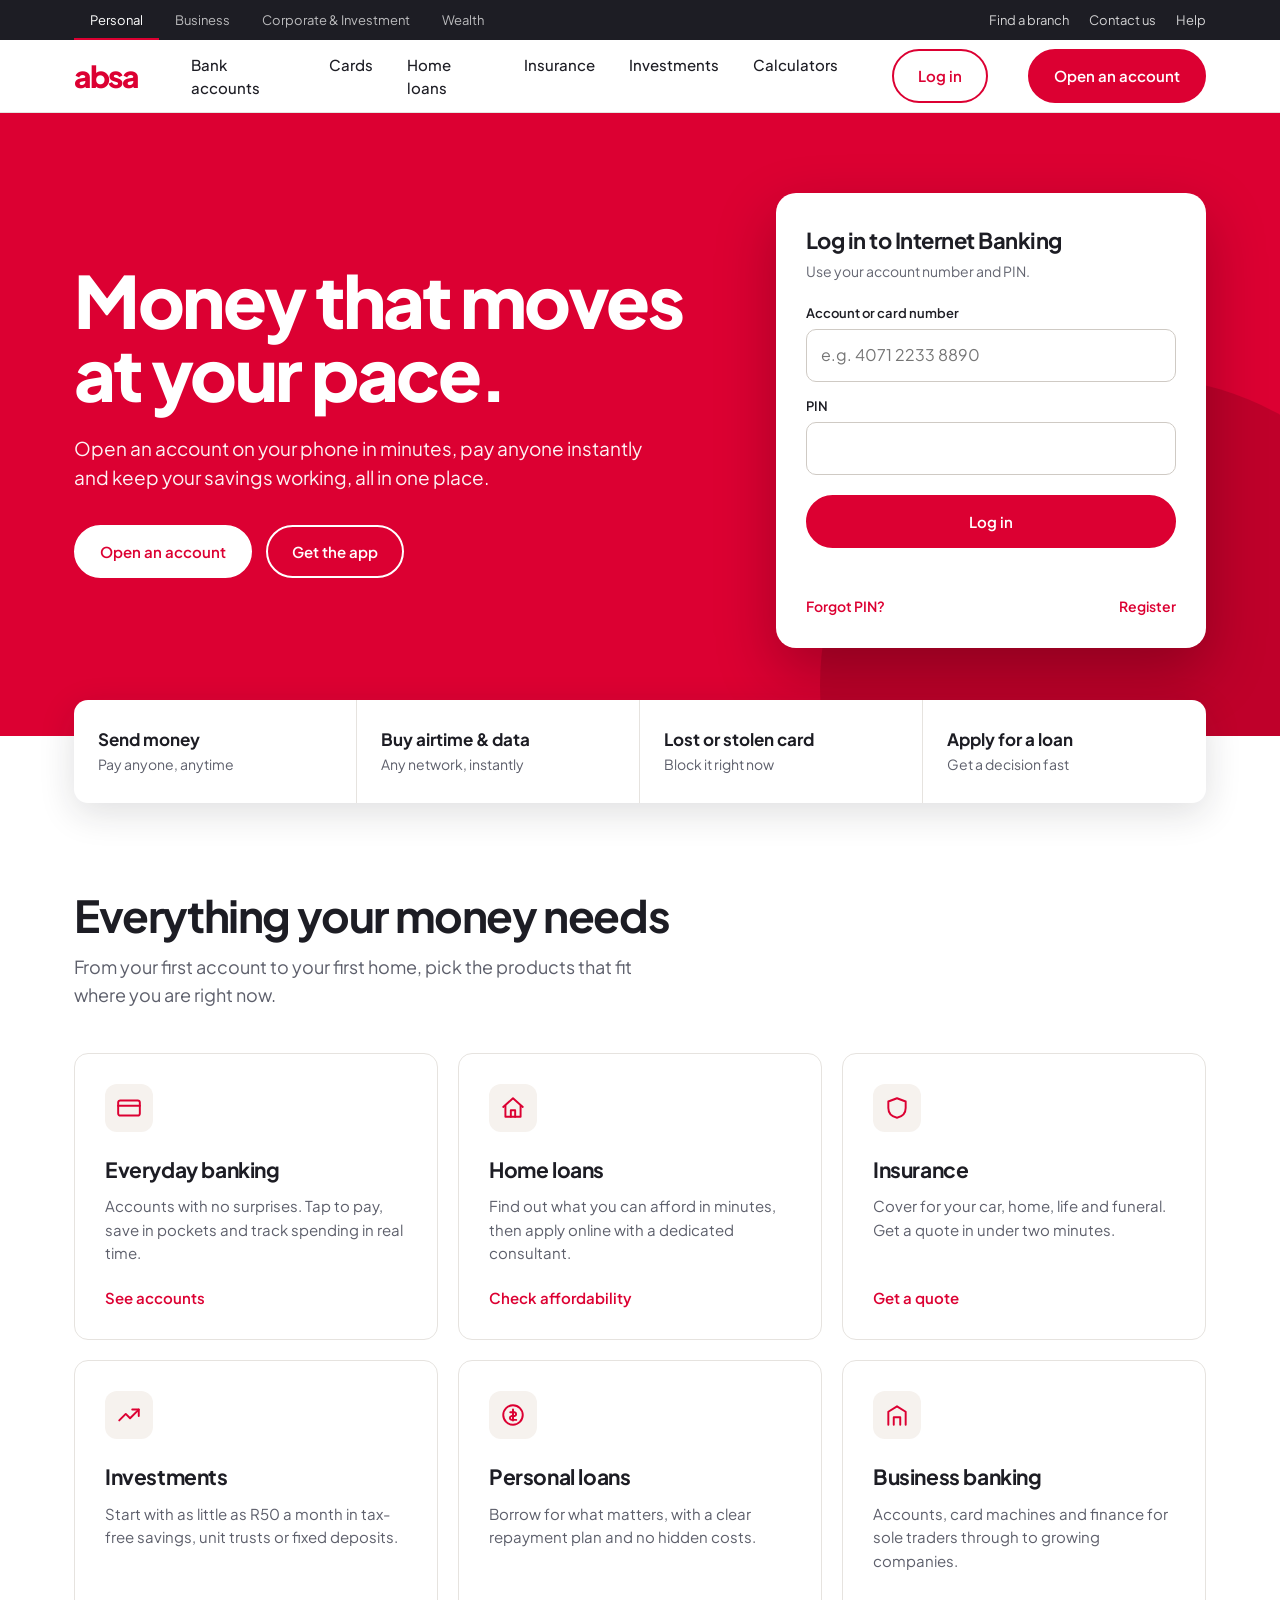
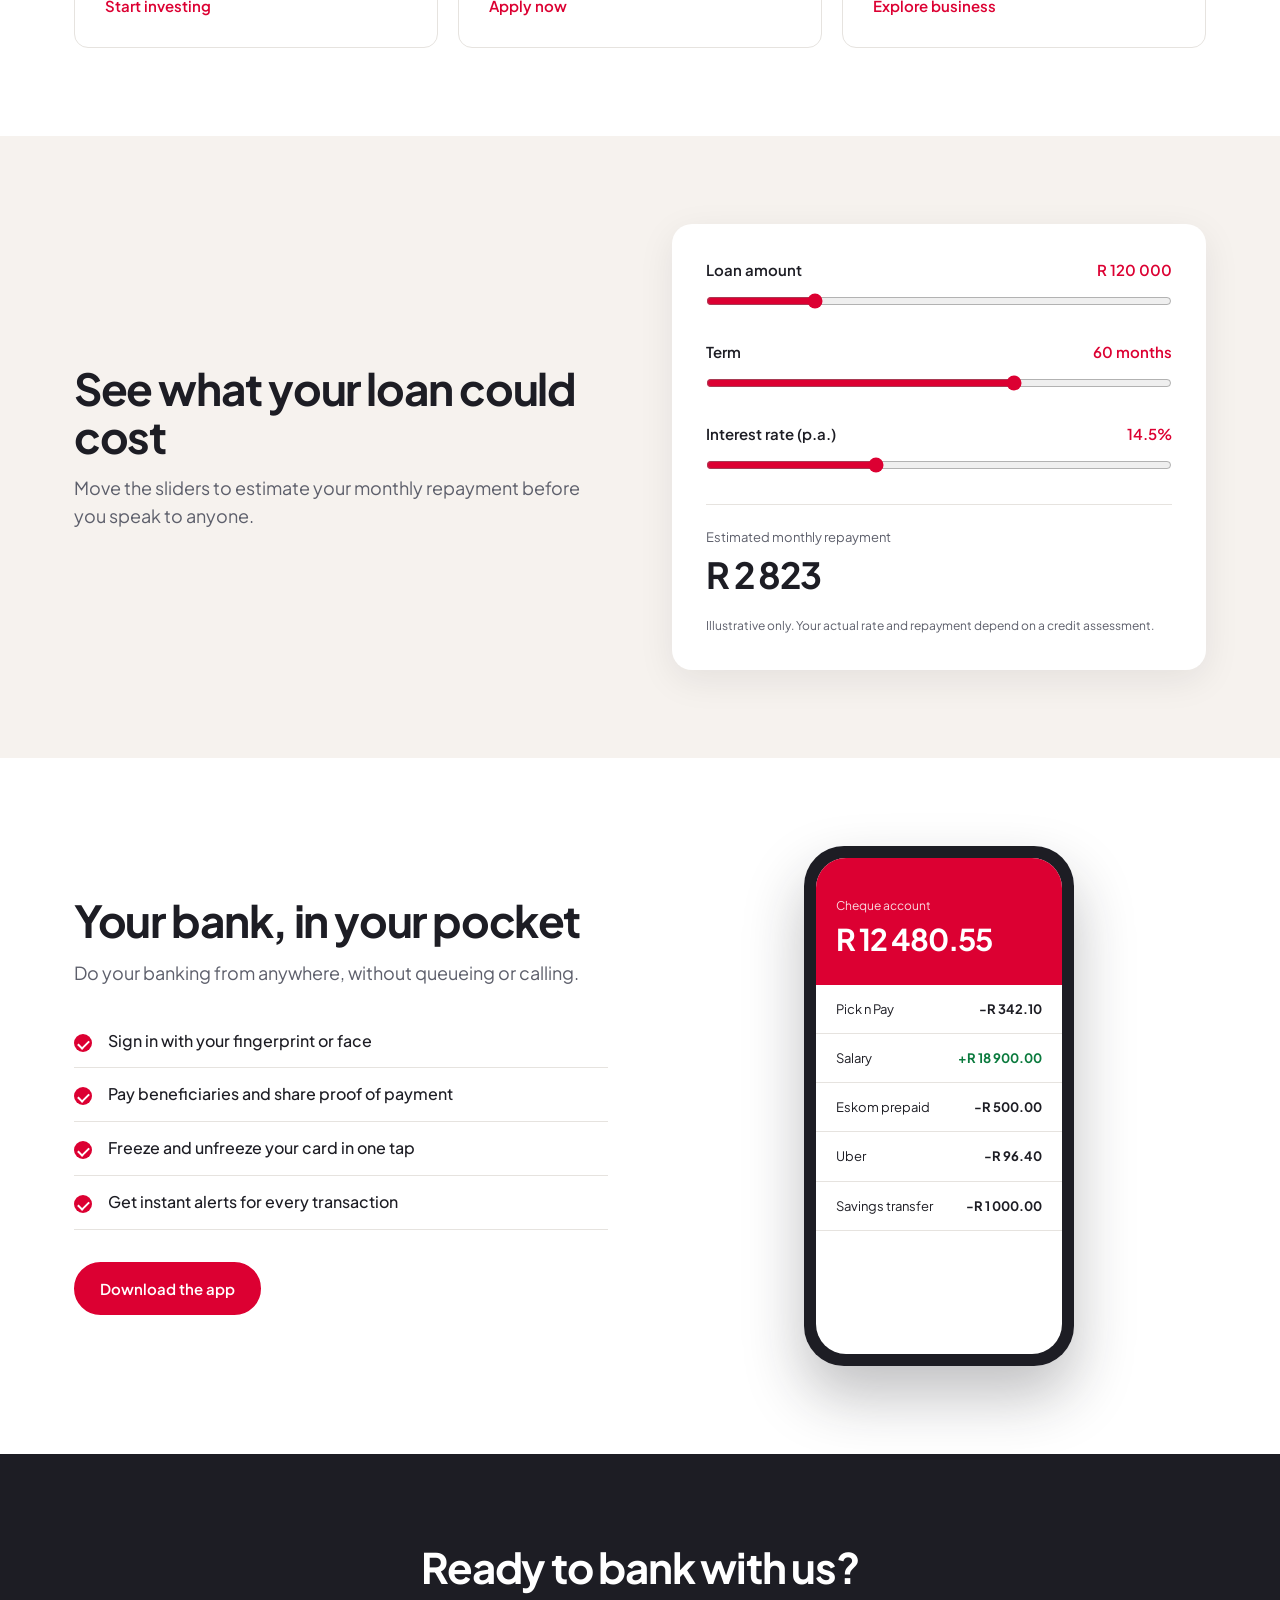
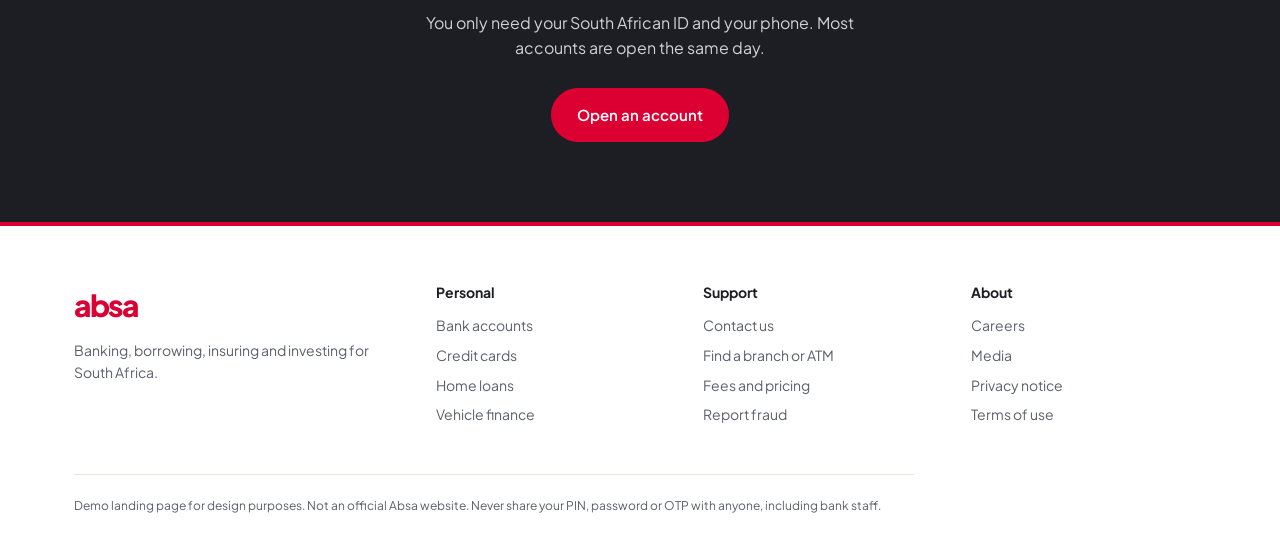
==== absa-landing.html @ 308e7844 "Add files via upload" ====
<!DOCTYPE html>
<html lang="en-ZA">
<head>
<meta charset="UTF-8">
<meta name="viewport" content="width=device-width, initial-scale=1">
<title>Absa | Banking, loans, insurance and investments</title>
<meta name="description" content="Everyday banking, home loans, insurance and investments for South Africans.">
<link rel="preconnect" href="https://fonts.googleapis.com">
<link rel="preconnect" href="https://fonts.gstatic.com" crossorigin>
<link href="https://fonts.googleapis.com/css2?family=Plus+Jakarta+Sans:wght@400;500;600;800&display=swap" rel="stylesheet">
<style>
:root{
  --red:#dc0032; --red-dark:#a80026; --ink:#1d1d24; --muted:#5d5f6b;
  --line:#e6e3df; --sand:#f6f2ee; --white:#fff;
  --r:14px;
}
*{box-sizing:border-box;margin:0;padding:0}
html{scroll-behavior:smooth}
body{font-family:'Plus Jakarta Sans',system-ui,-apple-system,Segoe UI,Roboto,sans-serif;color:var(--ink);background:var(--white);line-height:1.55}
a{color:inherit;text-decoration:none}
button,input{font:inherit}
:focus-visible{outline:3px solid #1d1d24;outline-offset:2px}
.wrap{max-width:1180px;margin:0 auto;padding:0 24px}

/* top bar */
.top{background:var(--ink);color:#fff;font-size:13px}
.top .wrap{display:flex;justify-content:space-between;align-items:center;height:40px}
.seg a{padding:11px 16px;display:inline-block;opacity:.7}
.seg a.on{opacity:1;box-shadow:inset 0 -3px 0 var(--red)}
.seg a:hover{opacity:1}
.top .util a{margin-left:20px;opacity:.8}
.top .util a:hover{opacity:1}

/* header */
header{position:sticky;top:0;z-index:20;background:#fff;border-bottom:1px solid var(--line)}
header .wrap{display:flex;align-items:center;height:72px;gap:40px}
.logo{font-weight:800;font-size:30px;letter-spacing:-1.5px;color:var(--red)}
nav{display:flex;gap:6px;flex:1}
nav a{padding:10px 14px;font-weight:500;font-size:15px;border-radius:8px}
nav a:hover{background:var(--sand)}
.btn{display:inline-flex;align-items:center;justify-content:center;padding:13px 24px;border-radius:999px;font-weight:600;font-size:15px;border:2px solid var(--red);background:var(--red);color:#fff;cursor:pointer;transition:background .15s}
.btn:hover{background:var(--red-dark);border-color:var(--red-dark)}
.btn.ghost{background:transparent;color:var(--red)}
.btn.ghost:hover{background:var(--red);color:#fff}
.btn.light{background:#fff;color:var(--red);border-color:#fff}
.btn.light:hover{background:var(--sand)}
.menu-btn{display:none;margin-left:auto;background:none;border:0;padding:8px;cursor:pointer}
.menu-btn span{display:block;width:24px;height:2px;background:var(--ink);margin:5px 0}

/* hero */
.hero{background:var(--red);color:#fff;position:relative;overflow:hidden}
.hero::after{content:"";position:absolute;right:-160px;bottom:-260px;width:620px;height:620px;border-radius:50%;background:var(--red-dark);opacity:.55}
.hero .wrap{display:grid;grid-template-columns:1.2fr .8fr;gap:56px;align-items:center;padding-top:80px;padding-bottom:88px;position:relative;z-index:1}
.hero h1{font-size:clamp(40px,6vw,72px);line-height:1.02;letter-spacing:-2.5px;font-weight:800}
.hero p{font-size:19px;max-width:30em;margin:24px 0 32px;opacity:.95}
.hero .actions{display:flex;gap:14px;flex-wrap:wrap}

.login{background:#fff;color:var(--ink);border-radius:20px;padding:30px;box-shadow:0 24px 60px rgba(0,0,0,.25)}
.login h2{font-size:22px;letter-spacing:-.5px}
.login .sub{color:var(--muted);font-size:14px;margin:4px 0 20px}
.field{margin-bottom:14px}
.field label{display:block;font-size:13px;font-weight:600;margin-bottom:6px}
.field input{width:100%;padding:13px 14px;border:1.5px solid #cfcac4;border-radius:10px;background:#fff}
.field input:focus{outline:none;border-color:var(--red);box-shadow:0 0 0 3px rgba(220,0,50,.18)}
.login .btn{width:100%;margin-top:6px}
.login .links{display:flex;justify-content:space-between;margin-top:16px;font-size:14px}
.login .links a{color:var(--red);font-weight:600}
.msg{margin-top:12px;font-size:14px;color:var(--red-dark);min-height:20px}

/* quick actions */
.quick{margin-top:-36px;position:relative;z-index:2}
.quick .grid{display:grid;grid-template-columns:repeat(4,1fr);background:#fff;border-radius:var(--r);box-shadow:0 10px 36px rgba(29,29,36,.14);overflow:hidden}
.quick a{padding:26px 24px;border-right:1px solid var(--line);display:block}
.quick a:last-child{border-right:0}
.quick a:hover{background:var(--sand)}
.quick strong{display:block;font-size:17px}
.quick span{font-size:14px;color:var(--muted)}

section{padding:88px 0}
h2.title{font-size:clamp(30px,4vw,44px);letter-spacing:-1.4px;line-height:1.1;max-width:16em}
.lede{color:var(--muted);font-size:18px;max-width:34em;margin-top:14px}

/* products */
.products{display:grid;grid-template-columns:repeat(3,1fr);gap:20px;margin-top:44px}
.prod{border:1.5px solid var(--line);border-radius:var(--r);padding:30px;display:flex;flex-direction:column;transition:border-color .15s}
.prod:hover{border-color:var(--red)}
.prod .ic{width:48px;height:48px;border-radius:12px;background:var(--sand);display:grid;place-items:center;margin-bottom:22px}
.prod .ic svg{width:26px;height:26px;stroke:var(--red);fill:none;stroke-width:1.8;stroke-linecap:round;stroke-linejoin:round}
.prod h3{font-size:21px;letter-spacing:-.4px}
.prod p{color:var(--muted);margin:8px 0 22px;font-size:15px;flex:1}
.prod a{color:var(--red);font-weight:600;font-size:15px}
.prod a:hover{text-decoration:underline}

/* calculator */
.calc{background:var(--sand)}
.calc .wrap{display:grid;grid-template-columns:1fr 1fr;gap:64px;align-items:center}
.panel{background:#fff;border-radius:20px;padding:34px;box-shadow:0 10px 36px rgba(29,29,36,.08)}
.panel .row{margin-bottom:24px}
.panel .row div{display:flex;justify-content:space-between;font-weight:600;font-size:15px;margin-bottom:10px}
.panel output{color:var(--red)}
input[type=range]{width:100%;accent-color:var(--red)}
.result{border-top:1px solid var(--line);padding-top:22px;display:flex;justify-content:space-between;align-items:end}
.result small{color:var(--muted);display:block;font-size:13px}
.result b{font-size:36px;letter-spacing:-1.2px}
.fine{font-size:12px;color:var(--muted);margin-top:14px}

/* app */
.app .wrap{display:grid;grid-template-columns:1fr 1fr;gap:64px;align-items:center}
.app ul{list-style:none;margin:28px 0 32px}
.app li{padding:14px 0 14px 34px;border-bottom:1px solid var(--line);position:relative;font-weight:500}
.app li::before{content:"";position:absolute;left:0;top:19px;width:18px;height:18px;border-radius:50%;background:var(--red)}
.app li::after{content:"";position:absolute;left:6px;top:23px;width:5px;height:9px;border:solid #fff;border-width:0 2px 2px 0;transform:rotate(45deg)}
.phone{justify-self:center;width:270px;height:520px;background:var(--ink);border-radius:40px;padding:12px;box-shadow:0 30px 60px rgba(29,29,36,.28)}
.screen{height:100%;border-radius:30px;background:#fff;overflow:hidden;display:flex;flex-direction:column}
.screen .head{background:var(--red);color:#fff;padding:34px 20px 22px}
.screen .head small{opacity:.85;font-size:12px}
.screen .head b{display:block;font-size:30px;letter-spacing:-1px}
.screen .tx{padding:14px 20px;display:flex;justify-content:space-between;border-bottom:1px solid var(--line);font-size:13px}
.screen .tx span:last-child{font-weight:700}
.screen .tx .in{color:#0a7a3d}

/* cta + footer */
.cta{background:var(--ink);color:#fff;text-align:center;padding:80px 0}
.cta h2{font-size:clamp(28px,4vw,42px);letter-spacing:-1.2px}
.cta p{opacity:.8;margin:12px auto 28px;max-width:30em}
footer{background:#fff;padding:56px 0 32px;font-size:14px;border-top:4px solid var(--red)}
.fcols{display:grid;grid-template-columns:1.4fr repeat(3,1fr);gap:32px}
footer h4{margin-bottom:12px;font-size:14px}
footer li{list-style:none;margin-bottom:8px;color:var(--muted)}
footer li a:hover{color:var(--red)}
.legal{margin-top:40px;padding-top:22px;border-top:1px solid var(--line);color:var(--muted);font-size:12px;max-width:70em}

@media (max-width:960px){
  .hero .wrap,.calc .wrap,.app .wrap{grid-template-columns:1fr;gap:40px}
  .products{grid-template-columns:1fr 1fr}
  .quick .grid{grid-template-columns:1fr 1fr}
  .quick a:nth-child(2){border-right:0}
  .quick a:nth-child(-n+2){border-bottom:1px solid var(--line)}
  .fcols{grid-template-columns:1fr 1fr}
}
@media (max-width:760px){
  .top .util{display:none}
  .menu-btn{display:block}
  header .wrap{gap:12px}
  nav{display:none;position:absolute;top:72px;left:0;right:0;background:#fff;flex-direction:column;padding:12px 24px 20px;border-bottom:1px solid var(--line)}
  nav.open{display:flex}
  header .btn.ghost{display:none}
  .products{grid-template-columns:1fr}
  section{padding:64px 0}
}
@media (max-width:480px){.quick .grid{grid-template-columns:1fr}.quick a{border-right:0!important;border-bottom:1px solid var(--line)}.fcols{grid-template-columns:1fr}}
@media (prefers-reduced-motion:reduce){*{transition:none!important;scroll-behavior:auto!important}}
</style>
</head>
<body>

<div class="top">
  <div class="wrap">
    <div class="seg">
      <a href="#" class="on">Personal</a><a href="#">Business</a><a href="#">Corporate &amp; Investment</a><a href="#">Wealth</a>
    </div>
    <div class="util"><a href="#">Find a branch</a><a href="#">Contact us</a><a href="#">Help</a></div>
  </div>
</div>

<header>
  <div class="wrap">
    <a class="logo" href="#" aria-label="Absa home">absa</a>
    <button class="menu-btn" aria-label="Open menu" aria-expanded="false" id="menuBtn"><span></span><span></span><span></span></button>
    <nav id="nav" aria-label="Main">
      <a href="#products">Bank accounts</a>
      <a href="#products">Cards</a>
      <a href="#products">Home loans</a>
      <a href="#products">Insurance</a>
      <a href="#products">Investments</a>
      <a href="#calc">Calculators</a>
    </nav>
    <a class="btn ghost" href="#login">Log in</a>
    <a class="btn" href="#cta">Open an account</a>
  </div>
</header>

<main>
<div class="hero">
  <div class="wrap">
    <div>
      <h1>Money that moves at your pace.</h1>
      <p>Open an account on your phone in minutes, pay anyone instantly and keep your savings working, all in one place.</p>
      <div class="actions">
        <a class="btn light" href="#cta">Open an account</a>
        <a class="btn ghost" style="color:#fff;border-color:#fff" href="#app">Get the app</a>
      </div>
    </div>
    <form class="login" id="login" novalidate>
      <h2>Log in to Internet Banking</h2>
      <p class="sub">Use your account number and PIN.</p>
      <div class="field"><label for="acc">Account or card number</label><input id="acc" inputmode="numeric" autocomplete="username" placeholder="e.g. 4071 2233 8890"></div>
      <div class="field"><label for="pin">PIN</label><input id="pin" type="password" inputmode="numeric" maxlength="5" autocomplete="current-password"></div>
      <button class="btn" type="submit">Log in</button>
      <div class="msg" id="msg" role="alert"></div>
      <div class="links"><a href="#">Forgot PIN?</a><a href="#">Register</a></div>
    </form>
  </div>
</div>

<div class="quick">
  <div class="wrap">
    <div class="grid">
      <a href="#"><strong>Send money</strong><span>Pay anyone, anytime</span></a>
      <a href="#"><strong>Buy airtime &amp; data</strong><span>Any network, instantly</span></a>
      <a href="#"><strong>Lost or stolen card</strong><span>Block it right now</span></a>
      <a href="#"><strong>Apply for a loan</strong><span>Get a decision fast</span></a>
    </div>
  </div>
</div>

<section id="products">
  <div class="wrap">
    <h2 class="title">Everything your money needs</h2>
    <p class="lede">From your first account to your first home, pick the products that fit where you are right now.</p>
    <div class="products">
      <article class="prod"><div class="ic"><svg viewBox="0 0 24 24"><rect x="2" y="5" width="20" height="14" rx="2"/><path d="M2 10h20"/></svg></div><h3>Everyday banking</h3><p>Accounts with no surprises. Tap to pay, save in pockets and track spending in real time.</p><a href="#">See accounts</a></article>
      <article class="prod"><div class="ic"><svg viewBox="0 0 24 24"><path d="M3 11l9-8 9 8"/><path d="M5 10v10h14V10"/><path d="M10 20v-6h4v6"/></svg></div><h3>Home loans</h3><p>Find out what you can afford in minutes, then apply online with a dedicated consultant.</p><a href="#">Check affordability</a></article>
      <article class="prod"><div class="ic"><svg viewBox="0 0 24 24"><path d="M12 3l8 3v6c0 5-3.5 8-8 9-4.5-1-8-4-8-9V6z"/></svg></div><h3>Insurance</h3><p>Cover for your car, home, life and funeral. Get a quote in under two minutes.</p><a href="#">Get a quote</a></article>
      <article class="prod"><div class="ic"><svg viewBox="0 0 24 24"><path d="M3 17l6-6 4 4 8-8"/><path d="M15 7h6v6"/></svg></div><h3>Investments</h3><p>Start with as little as R50 a month in tax-free savings, unit trusts or fixed deposits.</p><a href="#">Start investing</a></article>
      <article class="prod"><div class="ic"><svg viewBox="0 0 24 24"><circle cx="12" cy="12" r="9"/><path d="M12 7v10M9.5 9.5h4a1.8 1.8 0 010 3.5h-3a1.8 1.8 0 000 3.5H15"/></svg></div><h3>Personal loans</h3><p>Borrow for what matters, with a clear repayment plan and no hidden costs.</p><a href="#">Apply now</a></article>
      <article class="prod"><div class="ic"><svg viewBox="0 0 24 24"><path d="M4 21V9l8-5 8 5v12"/><path d="M9 21v-7h6v7"/></svg></div><h3>Business banking</h3><p>Accounts, card machines and finance for sole traders through to growing companies.</p><a href="#">Explore business</a></article>
    </div>
  </div>
</section>

<section class="calc" id="calc">
  <div class="wrap">
    <div>
      <h2 class="title">See what your loan could cost</h2>
      <p class="lede">Move the sliders to estimate your monthly repayment before you speak to anyone.</p>
    </div>
    <div class="panel">
      <div class="row"><div><label for="amt">Loan amount</label><output id="amtO"></output></div><input id="amt" type="range" min="10000" max="500000" step="5000" value="120000"></div>
      <div class="row"><div><label for="term">Term</label><output id="termO"></output></div><input id="term" type="range" min="12" max="84" step="6" value="60"></div>
      <div class="row"><div><label for="rate">Interest rate (p.a.)</label><output id="rateO"></output></div><input id="rate" type="range" min="8" max="26" step="0.25" value="14.5"></div>
      <div class="result"><div><small>Estimated monthly repayment</small><b id="pay"></b></div></div>
      <p class="fine">Illustrative only. Your actual rate and repayment depend on a credit assessment.</p>
    </div>
  </div>
</section>

<section class="app" id="app">
  <div class="wrap">
    <div>
      <h2 class="title">Your bank, in your pocket</h2>
      <p class="lede">Do your banking from anywhere, without queueing or calling.</p>
      <ul>
        <li>Sign in with your fingerprint or face</li>
        <li>Pay beneficiaries and share proof of payment</li>
        <li>Freeze and unfreeze your card in one tap</li>
        <li>Get instant alerts for every transaction</li>
      </ul>
      <a class="btn" href="#">Download the app</a>
    </div>
    <div class="phone" aria-hidden="true">
      <div class="screen">
        <div class="head"><small>Cheque account</small><b>R 12 480.55</b></div>
        <div class="tx"><span>Pick n Pay</span><span>-R 342.10</span></div>
        <div class="tx"><span>Salary</span><span class="in">+R 18 900.00</span></div>
        <div class="tx"><span>Eskom prepaid</span><span>-R 500.00</span></div>
        <div class="tx"><span>Uber</span><span>-R 96.40</span></div>
        <div class="tx"><span>Savings transfer</span><span>-R 1 000.00</span></div>
      </div>
    </div>
  </div>
</section>

<div class="cta" id="cta">
  <div class="wrap">
    <h2>Ready to bank with us?</h2>
    <p>You only need your South African ID and your phone. Most accounts are open the same day.</p>
    <a class="btn" href="#">Open an account</a>
  </div>
</div>
</main>

<footer>
  <div class="wrap">
    <div class="fcols">
      <div><a class="logo" href="#">absa</a><p style="margin-top:12px;color:var(--muted);max-width:22em">Banking, borrowing, insuring and investing for South Africa.</p></div>
      <div><h4>Personal</h4><ul><li><a href="#">Bank accounts</a></li><li><a href="#">Credit cards</a></li><li><a href="#">Home loans</a></li><li><a href="#">Vehicle finance</a></li></ul></div>
      <div><h4>Support</h4><ul><li><a href="#">Contact us</a></li><li><a href="#">Find a branch or ATM</a></li><li><a href="#">Fees and pricing</a></li><li><a href="#">Report fraud</a></li></ul></div>
      <div><h4>About</h4><ul><li><a href="#">Careers</a></li><li><a href="#">Media</a></li><li><a href="#">Privacy notice</a></li><li><a href="#">Terms of use</a></li></ul></div>
    </div>
    <p class="legal">Demo landing page for design purposes. Not an official Absa website. Never share your PIN, password or OTP with anyone, including bank staff.</p>
  </div>
</footer>

<script>
const $=id=>document.getElementById(id);
const menuBtn=$('menuBtn'),nav=$('nav');
menuBtn.addEventListener('click',()=>{const o=nav.classList.toggle('open');menuBtn.setAttribute('aria-expanded',o)});

$('login').addEventListener('submit',e=>{
  e.preventDefault();
  const a=$('acc').value.replace(/\s/g,''),p=$('pin').value;
  $('msg').textContent=(a.length<8||!/^\d{5}$/.test(p))?'Enter your account number and a 5-digit PIN.':'Demo only: connect this form to your login service.';
});

const R=n=>'R '+Math.round(n).toLocaleString('en-ZA').replace(/,/g,' ');
function calc(){
  const P=+$('amt').value,n=+$('term').value,r=+$('rate').value/100/12;
  $('amtO').textContent=R(P);$('termO').textContent=n+' months';$('rateO').textContent=$('rate').value+'%';
  $('pay').textContent=R(P*r/(1-Math.pow(1+r,-n)));
}
['amt','term','rate'].forEach(i=>$(i).addEventListener('input',calc));calc();
</script>
</body>
</html>
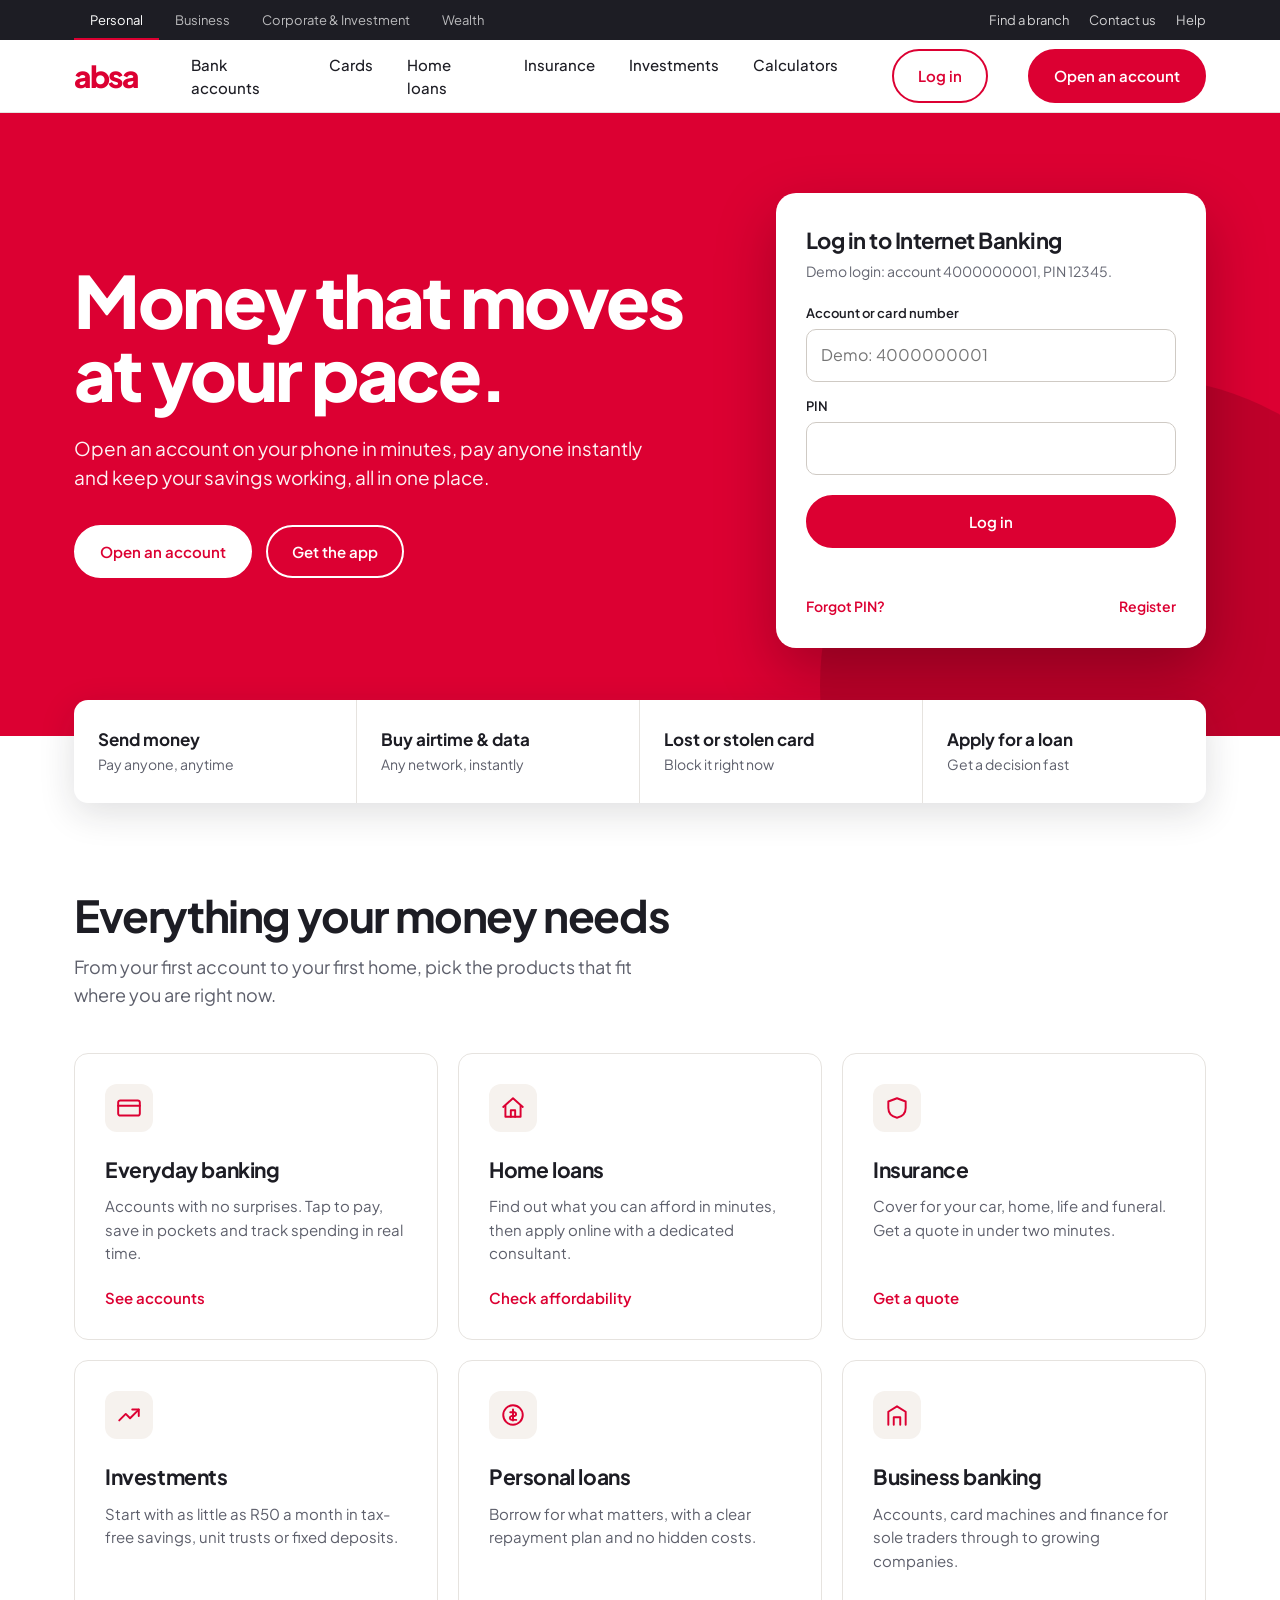
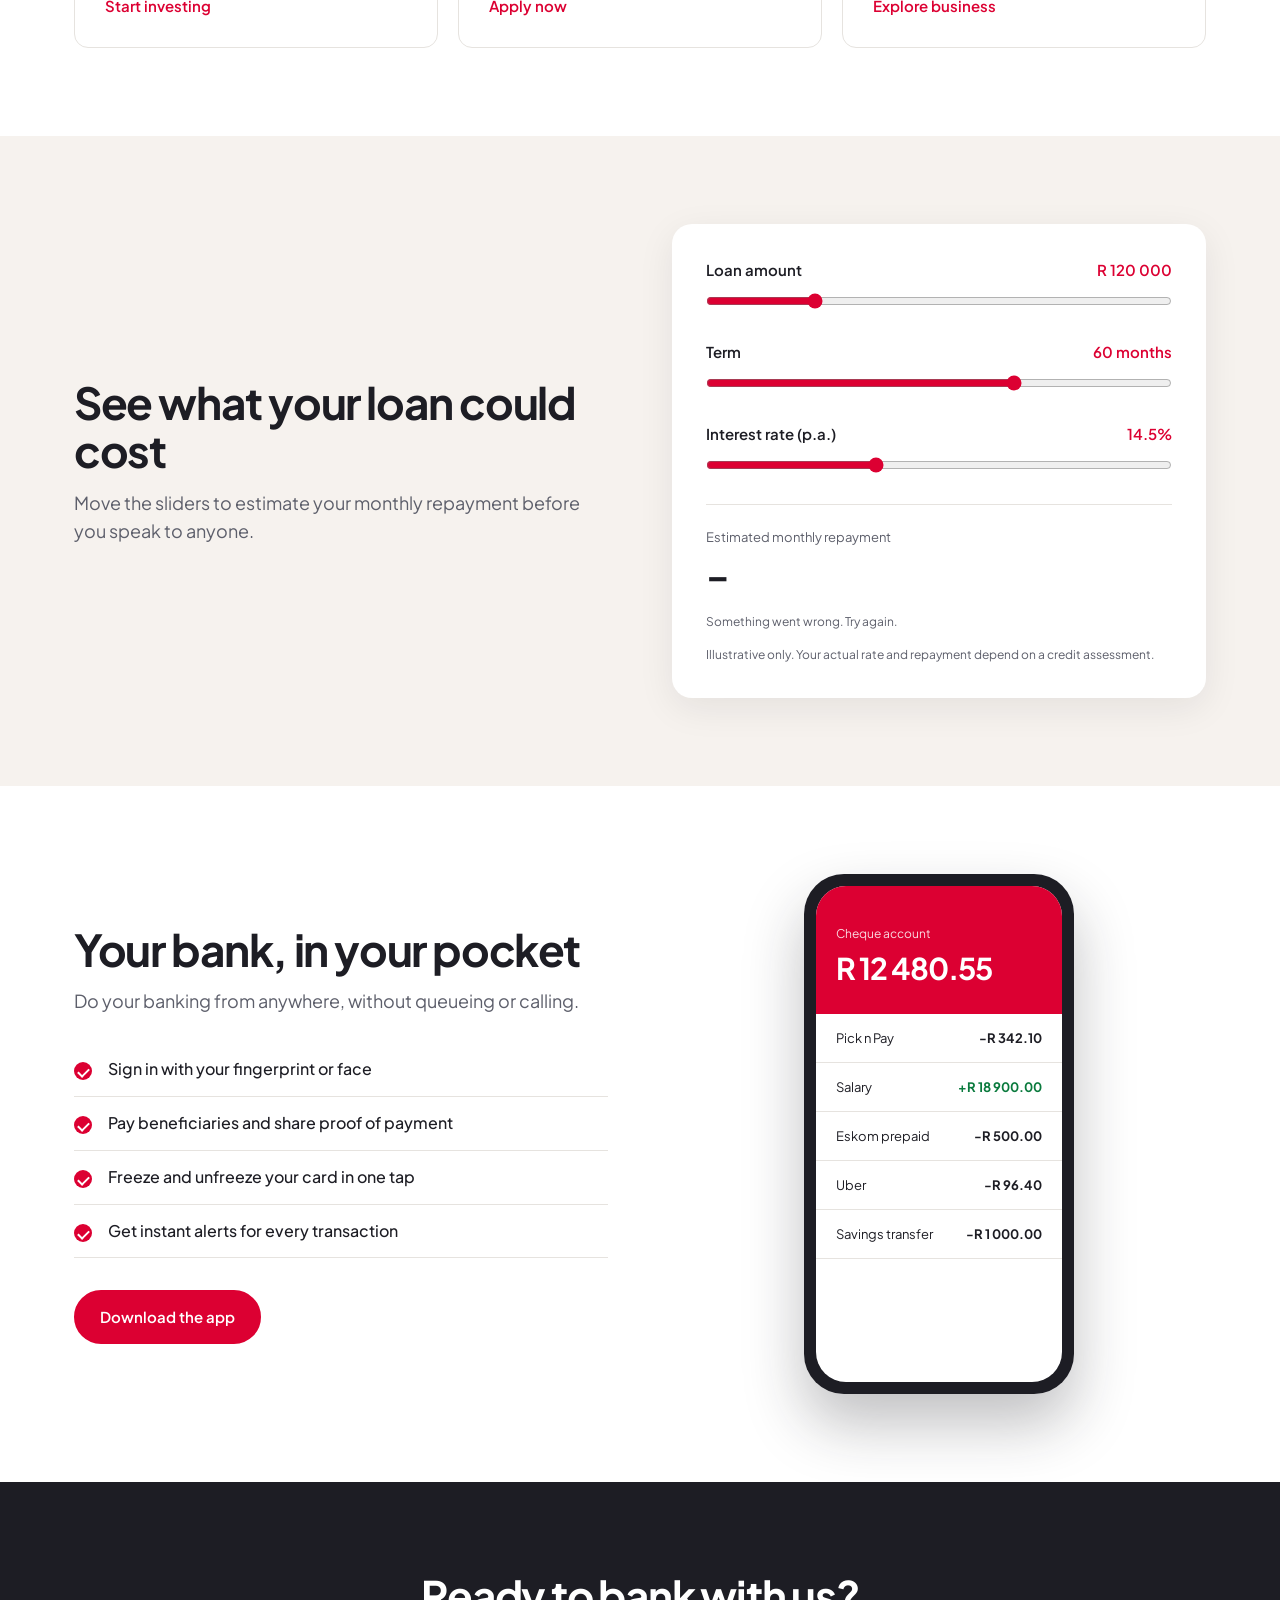
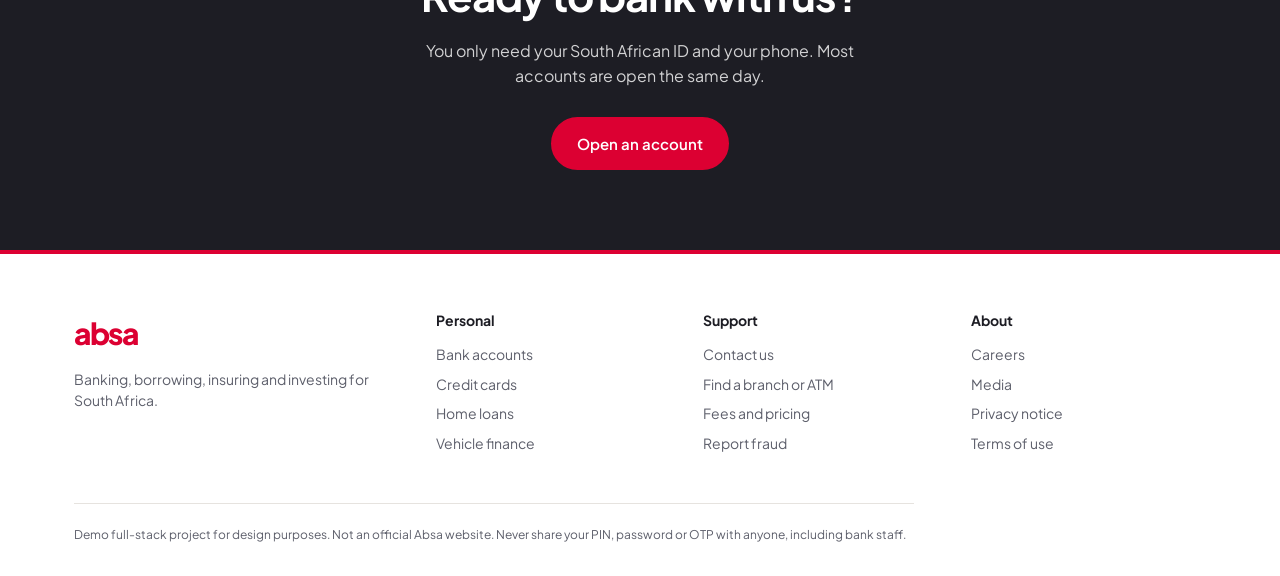
==== commit 8f92a45e: "Update absa-landing.html" ====
--- a/absa-landing.html
+++ b/absa-landing.html
@@ -150,6 +150,28 @@
 }
 @media (max-width:480px){.quick .grid{grid-template-columns:1fr}.quick a{border-right:0!important;border-bottom:1px solid var(--line)}.fcols{grid-template-columns:1fr}}
 @media (prefers-reduced-motion:reduce){*{transition:none!important;scroll-behavior:auto!important}}
+
+/* dashboard */
+.dash h2{font-size:22px;letter-spacing:-.5px}
+.dash .sub{color:var(--muted);font-size:14px;margin:4px 0 18px}
+.dash .bal{font-size:38px;font-weight:800;letter-spacing:-1.4px;margin-bottom:14px}
+.dash ul{list-style:none;margin-bottom:18px}
+.dash li{display:flex;justify-content:space-between;padding:11px 0;border-bottom:1px solid var(--line);font-size:14px}
+.dash li .in{color:#0a7a3d}
+.dash .btn{width:100%}
+.dash[hidden],.login[hidden]{display:none}
+
+/* apply dialog */
+dialog{border:0;border-radius:20px;padding:32px;width:min(460px,92vw);margin:auto;box-shadow:0 30px 80px rgba(0,0,0,.35)}
+dialog::backdrop{background:rgba(29,29,36,.6)}
+dialog h2{font-size:24px;letter-spacing:-.6px}
+dialog .sub{color:var(--muted);font-size:14px;margin:4px 0 20px}
+dialog select{width:100%;padding:13px 14px;border:1.5px solid #cfcac4;border-radius:10px;background:#fff;font:inherit}
+dialog select:focus{outline:none;border-color:var(--red);box-shadow:0 0 0 3px rgba(220,0,50,.18)}
+dialog .row2{display:flex;gap:12px;margin-top:8px}
+dialog .row2 .btn{flex:1}
+dialog .ref{font-size:30px;font-weight:800;color:var(--red);letter-spacing:1px;margin:10px 0 18px}
+.fine#total{margin-top:10px}
 </style>
 </head>
 <body>
@@ -176,7 +198,7 @@
       <a href="#calc">Calculators</a>
     </nav>
     <a class="btn ghost" href="#login">Log in</a>
-    <a class="btn" href="#cta">Open an account</a>
+    <button type="button" class="btn" data-open>Open an account</button>
   </div>
 </header>
 
@@ -187,19 +209,25 @@
       <h1>Money that moves at your pace.</h1>
       <p>Open an account on your phone in minutes, pay anyone instantly and keep your savings working, all in one place.</p>
       <div class="actions">
-        <a class="btn light" href="#cta">Open an account</a>
+        <button type="button" class="btn light" data-open>Open an account</button>
         <a class="btn ghost" style="color:#fff;border-color:#fff" href="#app">Get the app</a>
       </div>
     </div>
     <form class="login" id="login" novalidate>
       <h2>Log in to Internet Banking</h2>
-      <p class="sub">Use your account number and PIN.</p>
-      <div class="field"><label for="acc">Account or card number</label><input id="acc" inputmode="numeric" autocomplete="username" placeholder="e.g. 4071 2233 8890"></div>
+      <p class="sub">Demo login: account 4000000001, PIN 12345.</p>
+      <div class="field"><label for="acc">Account or card number</label><input id="acc" inputmode="numeric" autocomplete="username" placeholder="Demo: 4000000001"></div>
       <div class="field"><label for="pin">PIN</label><input id="pin" type="password" inputmode="numeric" maxlength="5" autocomplete="current-password"></div>
       <button class="btn" type="submit">Log in</button>
       <div class="msg" id="msg" role="alert"></div>
       <div class="links"><a href="#">Forgot PIN?</a><a href="#">Register</a></div>
     </form>
+<section class="login dash" id="dash" hidden aria-live="polite" style="padding:30px">
+  <h2 id="dName"></h2><p class="sub" id="dType"></p>
+  <div class="bal" id="dBal"></div>
+  <ul id="dTx"></ul>
+  <button class="btn ghost" id="logout" type="button">Log out</button>
+</section>
   </div>
 </div>
 
@@ -239,7 +267,8 @@
       <div class="row"><div><label for="amt">Loan amount</label><output id="amtO"></output></div><input id="amt" type="range" min="10000" max="500000" step="5000" value="120000"></div>
       <div class="row"><div><label for="term">Term</label><output id="termO"></output></div><input id="term" type="range" min="12" max="84" step="6" value="60"></div>
       <div class="row"><div><label for="rate">Interest rate (p.a.)</label><output id="rateO"></output></div><input id="rate" type="range" min="8" max="26" step="0.25" value="14.5"></div>
-      <div class="result"><div><small>Estimated monthly repayment</small><b id="pay"></b></div></div>
+      <div class="result"><div><small>Estimated monthly repayment</small><b id="pay">R 0.00</b></div></div>
+      <p class="fine" id="total"></p>
       <p class="fine">Illustrative only. Your actual rate and repayment depend on a credit assessment.</p>
     </div>
   </div>
@@ -275,7 +304,7 @@
   <div class="wrap">
     <h2>Ready to bank with us?</h2>
     <p>You only need your South African ID and your phone. Most accounts are open the same day.</p>
-    <a class="btn" href="#">Open an account</a>
+    <button type="button" class="btn" data-open>Open an account</button>
   </div>
 </div>
 </main>
@@ -288,28 +317,232 @@
       <div><h4>Support</h4><ul><li><a href="#">Contact us</a></li><li><a href="#">Find a branch or ATM</a></li><li><a href="#">Fees and pricing</a></li><li><a href="#">Report fraud</a></li></ul></div>
       <div><h4>About</h4><ul><li><a href="#">Careers</a></li><li><a href="#">Media</a></li><li><a href="#">Privacy notice</a></li><li><a href="#">Terms of use</a></li></ul></div>
     </div>
-    <p class="legal">Demo landing page for design purposes. Not an official Absa website. Never share your PIN, password or OTP with anyone, including bank staff.</p>
+    <p class="legal">Demo full-stack project for design purposes. Not an official Absa website. Never share your PIN, password or OTP with anyone, including bank staff.</p>
   </div>
 </footer>
 
+<dialog id="apply" aria-labelledby="aTitle">
+  <form id="applyForm" novalidate>
+    <h2 id="aTitle">Open an account</h2>
+    <p class="sub">You will need your South African ID. We will contact you to finish.</p>
+    <div class="field"><label for="fullName">Full name</label><input id="fullName" name="fullName" autocomplete="name" required></div>
+    <div class="field"><label for="idNumber">ID number</label><input id="idNumber" name="idNumber" inputmode="numeric" maxlength="13" required></div>
+    <div class="field"><label for="email">Email</label><input id="email" name="email" type="email" autocomplete="email" required></div>
+    <div class="field"><label for="phone">Cellphone</label><input id="phone" name="phone" type="tel" autocomplete="tel" placeholder="082 123 4567" required></div>
+    <div class="field"><label for="product">Product</label><select id="product" name="product"><option>Everyday account</option><option>Savings account</option><option>Credit card</option><option>Home loan</option><option>Business account</option></select></div>
+    <div class="msg" id="aMsg" role="alert"></div>
+    <div class="row2"><button class="btn ghost" type="button" id="closeApply">Cancel</button><button class="btn" type="submit">Submit application</button></div>
+  </form>
+  <div id="done" hidden>
+    <h2>Application received</h2>
+    <p class="sub">Keep this reference. A consultant will call you within one working day.</p>
+    <div class="ref" id="ref"></div>
+    <button class="btn" type="button" id="closeDone" style="width:100%">Done</button>
+  </div>
+</dialog>
+
+
 <script>
-const $=id=>document.getElementById(id);
-const menuBtn=$('menuBtn'),nav=$('nav');
-menuBtn.addEventListener('click',()=>{const o=nav.classList.toggle('open');menuBtn.setAttribute('aria-expanded',o)});
-
-$('login').addEventListener('submit',e=>{
+const $ = id => document.getElementById(id);
+const R = n => 'R ' + Number(n).toLocaleString('en-ZA', { minimumFractionDigits: 2, maximumFractionDigits: 2 }).replace(/,/g, ' ');
+
+async function remote(url, body) {
+  const res = await fetch(url, {
+    method: body ? 'POST' : 'GET',
+    headers: { 'Content-Type': 'application/json' },
+    credentials: 'same-origin',
+    body: body ? JSON.stringify(body) : undefined
+  });
+  const data = await res.json().catch(() => ({}));
+  if (res.status === 404 && !data.error) { const e = new Error('No backend'); e.noBackend = true; throw e; }
+  if (!res.ok) throw new Error(data.error || 'Something went wrong. Try again.');
+  return data;
+}
+
+/* Uses the Node server's /api when it is running; otherwise falls back to the demo backend below. */
+let backend = true;
+async function api(url, body) {
+  if (backend) {
+    try { return await remote(url, body); }
+    catch (e) { if (!(e instanceof TypeError) && !e.noBackend) throw e; backend = false; }
+  }
+  return local(url, body);
+}
+
+/* ---- Built-in demo backend (works when this file is opened directly) ---- */
+const DEMO = {
+  account: '4000000001', pin: '12345', name: 'Thandi Mokoena', type: 'Cheque account', balance: 12480.55,
+  transactions: [
+    { date: '2026-11-24', label: 'Pick n Pay', amount: -342.10 },
+    { date: '2026-11-23', label: 'Salary', amount: 18900.00 },
+    { date: '2026-11-22', label: 'Eskom prepaid', amount: -500.00 },
+    { date: '2026-11-21', label: 'Uber', amount: -96.40 },
+    { date: '2026-11-20', label: 'Savings transfer', amount: -1000.00 }
+  ]
+};
+let signedIn = false;
+try { signedIn = sessionStorage.getItem('absa_demo') === '1'; } catch {}
+function setSigned(v) {
+  signedIn = v;
+  try { v ? sessionStorage.setItem('absa_demo', '1') : sessionStorage.removeItem('absa_demo'); } catch {}
+}
+function validId(id) {
+  if (!/^\d{13}$/.test(id)) return false;
+  const mm = +id.slice(2, 4), dd = +id.slice(4, 6);
+  if (mm < 1 || mm > 12 || dd < 1 || dd > 31) return false;
+  let sum = 0;
+  for (let i = 0; i < 13; i++) {
+    let d = +id[12 - i];
+    if (i % 2) { d *= 2; if (d > 9) d -= 9; }
+    sum += d;
+  }
+  return sum % 10 === 0;
+}
+async function local(url, b = {}) {
+  if (url === '/api/login') {
+    const acc = String(b.account || '').replace(/\D/g, '');
+    if (acc !== DEMO.account || String(b.pin || '') !== DEMO.pin) throw new Error('Account number or PIN is incorrect.');
+    setSigned(true);
+    return { ok: true };
+  }
+  if (url === '/api/logout') { setSigned(false); return { ok: true }; }
+  if (url === '/api/me') {
+    if (!signedIn) throw new Error('Please log in again.');
+    const { name, account, type, balance, transactions } = DEMO;
+    return { name, account, type, balance, transactions };
+  }
+  if (url === '/api/loan/quote') {
+    const P = Number(b.amount), n = Number(b.term), apr = Number(b.rate);
+    if (!(P >= 10000 && P <= 500000) || !(n >= 12 && n <= 84) || !(apr >= 8 && apr <= 26)) throw new Error('Loan values are out of range.');
+    const r = apr / 100 / 12;
+    const payment = P * r / (1 - Math.pow(1 + r, -n));
+    return { payment, total: payment * n, interest: payment * n - P };
+  }
+  if (url === '/api/applications') {
+    const name = String(b.fullName || '').trim();
+    const id = String(b.idNumber || '').replace(/\s/g, '');
+    const email = String(b.email || '').trim();
+    const phone = String(b.phone || '').replace(/[\s-]/g, '');
+    const product = String(b.product || '');
+    if (name.length < 3) throw new Error('Enter your full name.');
+    if (!validId(id)) throw new Error('Enter a valid 13-digit South African ID number.');
+    if (!/^[^@\s]+@[^@\s]+\.[^@\s]+$/.test(email)) throw new Error('Enter a valid email address.');
+    if (!/^(\+27|0)\d{9}$/.test(phone)) throw new Error('Enter a valid South African cellphone number.');
+    if (!['Everyday account', 'Savings account', 'Credit card', 'Home loan', 'Business account'].includes(product)) throw new Error('Choose a product.');
+    const reference = 'ABS-' + Array.from(crypto.getRandomValues(new Uint8Array(4)), x => x.toString(16).padStart(2, '0')).join('').toUpperCase();
+    try {
+      const all = JSON.parse(localStorage.getItem('absa_apps') || '[]');
+      all.push({ reference, name, idLast4: id.slice(-4), email, phone, product, createdAt: new Date().toISOString() });
+      localStorage.setItem('absa_apps', JSON.stringify(all));
+    } catch {}
+    return { reference };
+  }
+  throw new Error('Not found.');
+}
+
+/* mobile menu */
+const menuBtn = $('menuBtn'), nav = $('nav');
+menuBtn.addEventListener('click', () => {
+  menuBtn.setAttribute('aria-expanded', nav.classList.toggle('open'));
+});
+
+/* login + dashboard */
+const loginForm = $('login'), dash = $('dash');
+
+async function showDashboard() {
+  const me = await api('/api/me');
+  $('dName').textContent = 'Hi, ' + me.name.split(' ')[0];
+  $('dType').textContent = me.type + ' · ' + me.account;
+  $('dBal').textContent = R(me.balance);
+  const list = $('dTx');
+  list.replaceChildren(...me.transactions.map(t => {
+    const li = document.createElement('li');
+    const a = document.createElement('span'); a.textContent = t.label;
+    const b = document.createElement('b'); b.textContent = (t.amount > 0 ? '+' : '-') + R(Math.abs(t.amount));
+    if (t.amount > 0) b.className = 'in';
+    li.append(a, b);
+    return li;
+  }));
+  loginForm.hidden = true;
+  dash.hidden = false;
+}
+
+loginForm.addEventListener('submit', async e => {
   e.preventDefault();
-  const a=$('acc').value.replace(/\s/g,''),p=$('pin').value;
-  $('msg').textContent=(a.length<8||!/^\d{5}$/.test(p))?'Enter your account number and a 5-digit PIN.':'Demo only: connect this form to your login service.';
+  const msg = $('msg');
+  msg.textContent = '';
+  try {
+    await api('/api/login', { account: $('acc').value, pin: $('pin').value });
+    $('pin').value = '';
+    await showDashboard();
+  } catch (err) {
+    msg.textContent = err.message;
+  }
 });
 
-const R=n=>'R '+Math.round(n).toLocaleString('en-ZA').replace(/,/g,' ');
-function calc(){
-  const P=+$('amt').value,n=+$('term').value,r=+$('rate').value/100/12;
-  $('amtO').textContent=R(P);$('termO').textContent=n+' months';$('rateO').textContent=$('rate').value+'%';
-  $('pay').textContent=R(P*r/(1-Math.pow(1+r,-n)));
-}
-['amt','term','rate'].forEach(i=>$(i).addEventListener('input',calc));calc();
+$('logout').addEventListener('click', async () => {
+  await api('/api/logout', {});
+  dash.hidden = true;
+  loginForm.hidden = false;
+  $('acc').focus();
+});
+
+api('/api/me').then(showDashboard).catch(() => {});
+
+/* loan calculator (calculated by the server) */
+let timer;
+function updateLabels() {
+  $('amtO').textContent = R($('amt').value).replace('.00', '');
+  $('termO').textContent = $('term').value + ' months';
+  $('rateO').textContent = $('rate').value + '%';
+}
+async function quote() {
+  updateLabels();
+  try {
+    const q = await api('/api/loan/quote', { amount: +$('amt').value, term: +$('term').value, rate: +$('rate').value });
+    $('pay').textContent = R(q.payment);
+    $('total').textContent = 'Total repaid ' + R(q.total) + ', of which interest ' + R(q.interest);
+  } catch (err) {
+    $('pay').textContent = '–';
+    $('total').textContent = err.message;
+  }
+}
+['amt', 'term', 'rate'].forEach(id => $(id).addEventListener('input', () => {
+  updateLabels();
+  clearTimeout(timer);
+  timer = setTimeout(quote, 150);
+}));
+quote();
+
+/* open an account */
+const dlg = $('apply'), form = $('applyForm'), aMsg = $('aMsg');
+document.querySelectorAll('[data-open]').forEach(b => b.addEventListener('click', () => {
+  form.hidden = false;
+  $('done').hidden = true;
+  aMsg.textContent = '';
+  dlg.showModal();
+}));
+$('closeApply').addEventListener('click', () => dlg.close());
+$('closeDone').addEventListener('click', () => dlg.close());
+
+form.addEventListener('submit', async e => {
+  e.preventDefault();
+  aMsg.textContent = '';
+  const btn = form.querySelector('button[type=submit]');
+  btn.disabled = true;
+  try {
+    const body = Object.fromEntries(new FormData(form));
+    const { reference } = await api('/api/applications', body);
+    $('ref').textContent = reference;
+    form.reset();
+    form.hidden = true;
+    $('done').hidden = false;
+  } catch (err) {
+    aMsg.textContent = err.message;
+  } finally {
+    btn.disabled = false;
+  }
+});
 </script>
 </body>
 </html>
